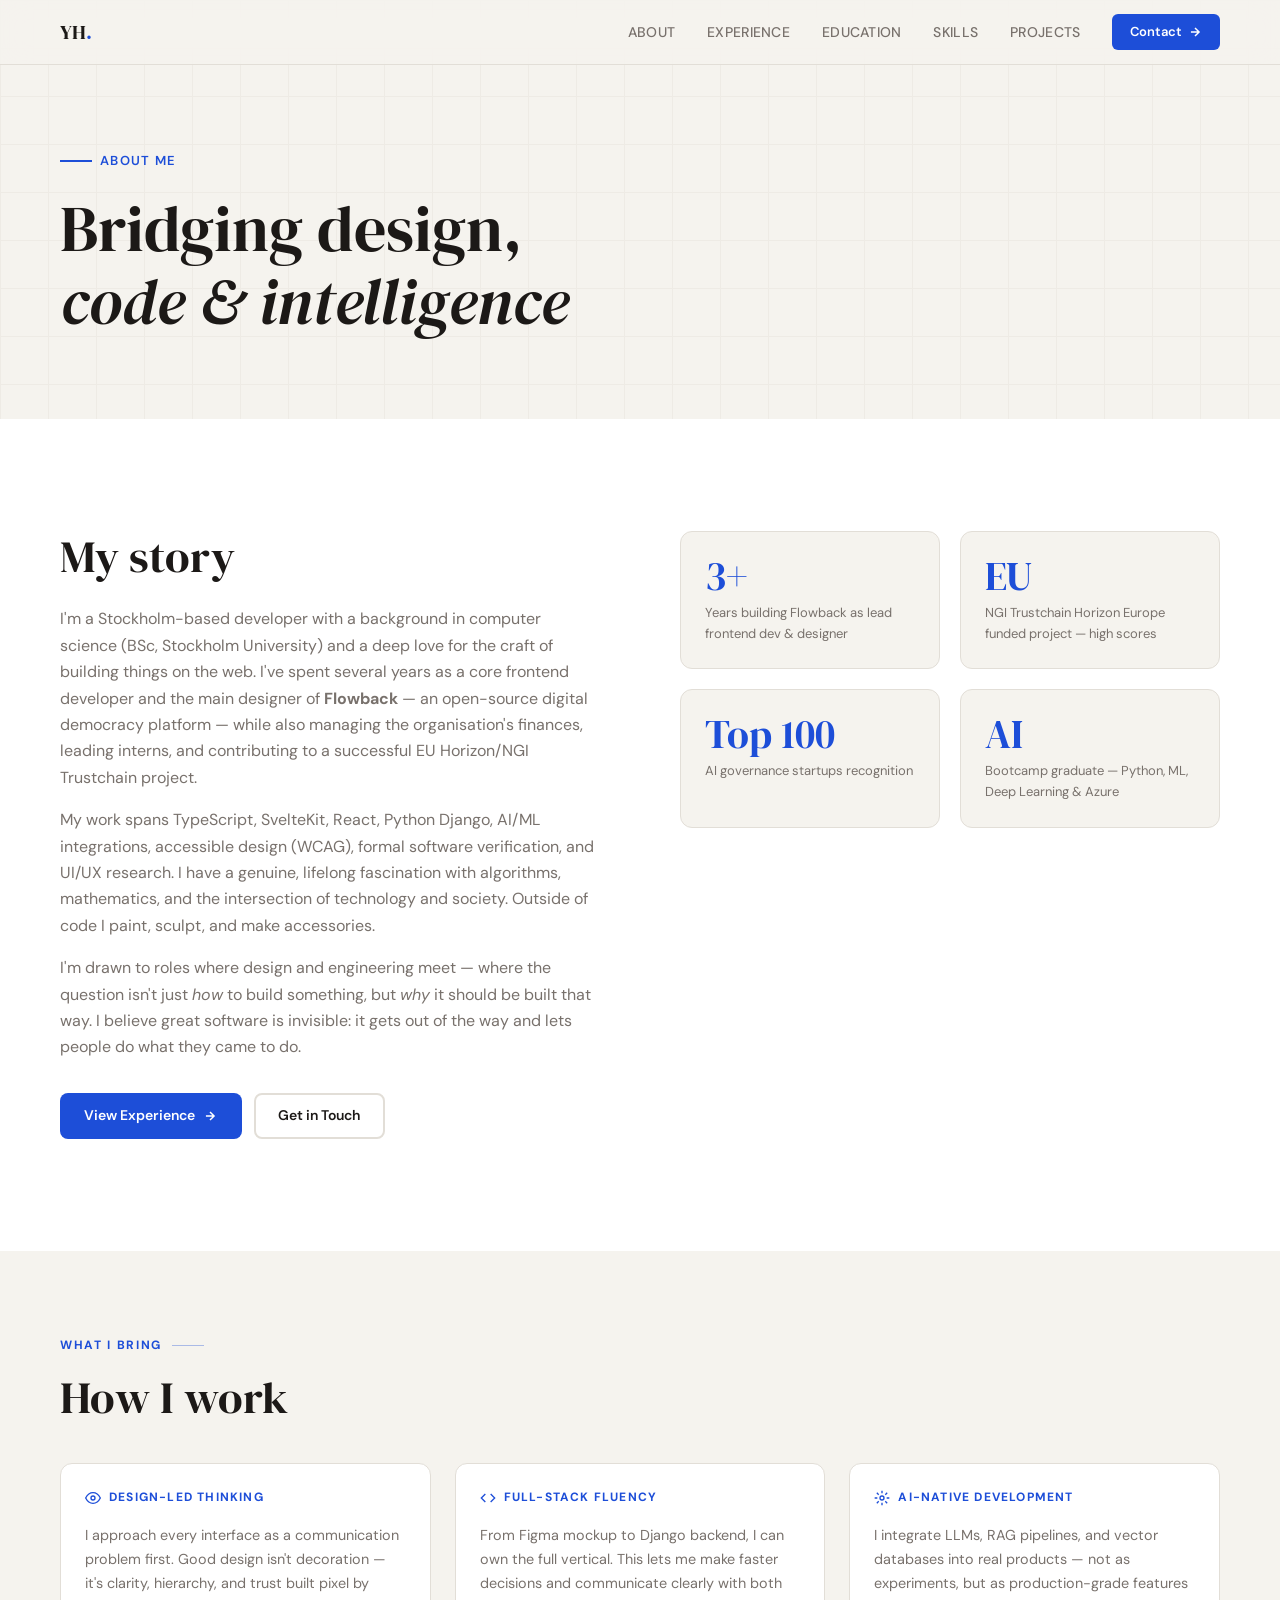
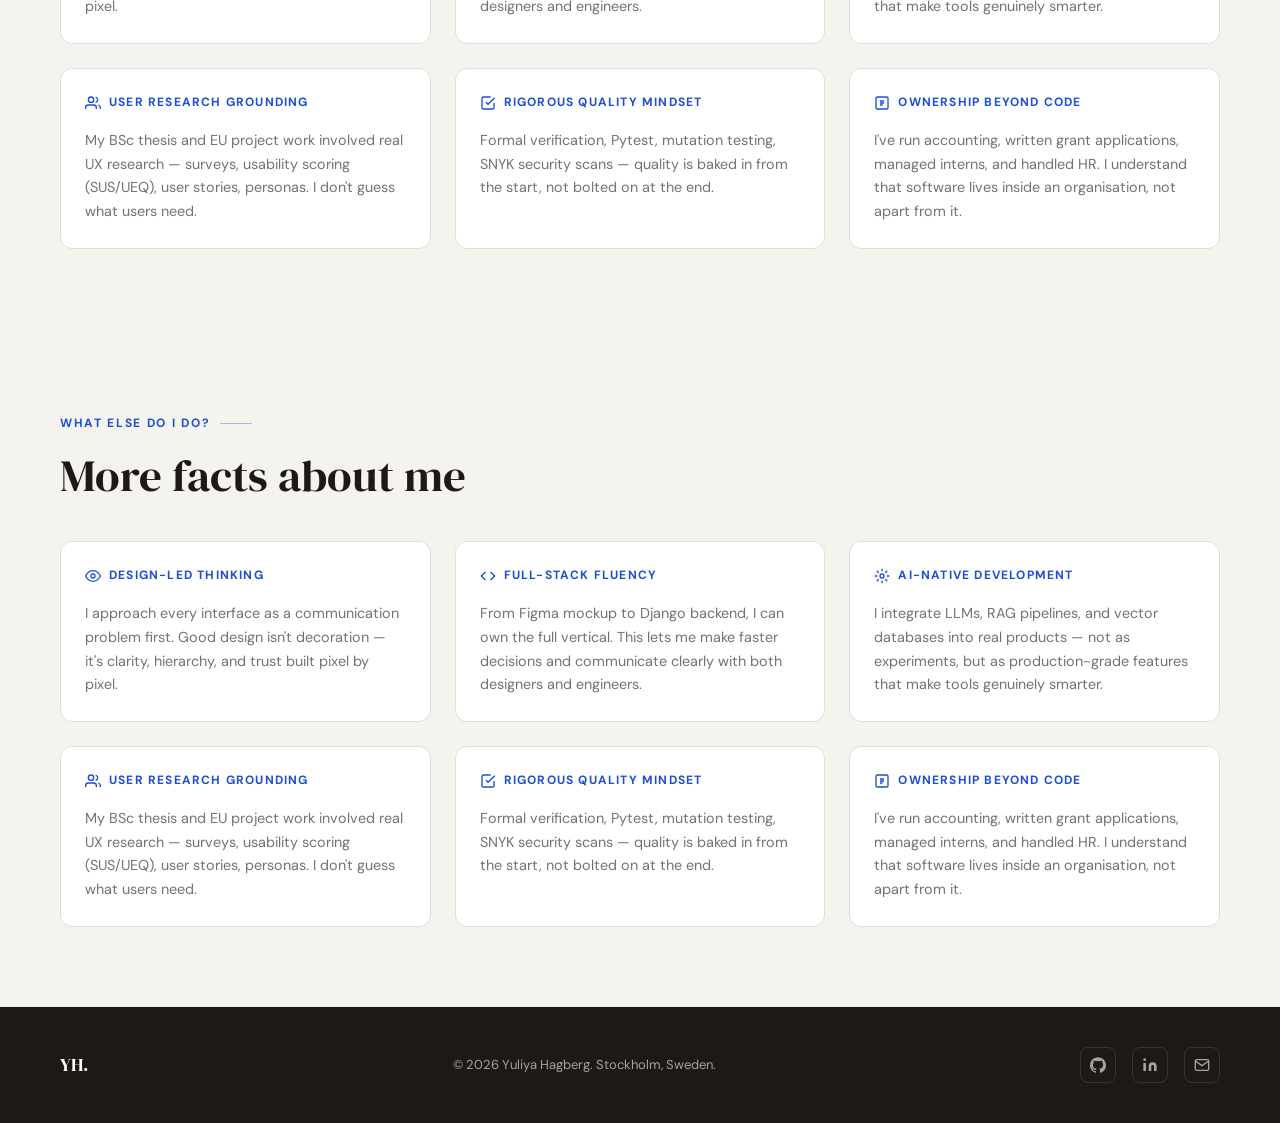
==== about/index.html @ 228f5b06 "Initial deploy" ====
<!DOCTYPE html>
<html lang="en">
<head>
  <meta charset="UTF-8" />
  <meta name="viewport" content="width=device-width, initial-scale=1.0" />
  <title>About — Yuliya Hagberg</title>
  <meta name="description" content="Stockholm-based frontend developer and UI/UX designer. Background in computer science, digital democracy, AI/ML, and accessible design." />

  <!-- Open Graph -->
  <meta property="og:title" content="Yuliya Hagberg — Frontend Developer & Designer" />
  <meta property="og:description" content="Stockholm-based developer specialising in modern frontend frameworks, UI/UX design, AI integrations, and accessible web experiences." />
  <meta property="og:type" content="website" />
  <meta property="og:url" content="https://yuliyahagberg.github.io/" />

  <!-- Fonts -->
  <link rel="preconnect" href="https://fonts.googleapis.com" />
  <link rel="preconnect" href="https://fonts.gstatic.com" crossorigin />
  <link href="https://fonts.googleapis.com/css2?family=DM+Serif+Display:ital@0;1&family=DM+Sans:ital,opsz,wght@0,9..40,300;0,9..40,400;0,9..40,500;0,9..40,600;1,9..40,300&display=swap" rel="stylesheet" />

  <!-- Styles -->
  <link rel="stylesheet" href="/static/css/style.css" />

  
</head>
<body>

  <!-- Skip Navigation -->
  <a class="skip-link" href="#main">Skip to main content</a>

  <!-- Navigation -->
  
<nav class="nav" role="navigation" aria-label="Main navigation">
  <div class="container nav__inner">
    <a href="/" class="nav__logo" aria-label="Yuliya Hagberg — home">YH<span>.</span></a>
    <ul class="nav__links" role="list">
      <li><a href="/about/">About</a></li>
      <li><a href="/experience/">Experience</a></li>
      <li><a href="/education/">Education</a></li>
      <li><a href="/skills/">Skills</a></li>
      <li><a href="/portfolio/">Projects</a></li>
      <li>
        <a href="/contact/" class="nav__cta" aria-label="Go to contact page">
          Contact
          <svg width="14" height="14" viewBox="0 0 24 24" fill="none" stroke="currentColor" stroke-width="2.5" aria-hidden="true"><path d="M5 12h14M12 5l7 7-7 7"/></svg>
        </a>
      </li>
    </ul>
    <button class="nav__burger" aria-label="Toggle mobile menu" aria-expanded="false" aria-controls="mobile-nav">
      <svg width="22" height="22" viewBox="0 0 24 24" fill="none" stroke="currentColor" stroke-width="2" aria-hidden="true">
        <line x1="3" y1="6" x2="21" y2="6"/><line x1="3" y1="12" x2="21" y2="12"/><line x1="3" y1="18" x2="21" y2="18"/>
      </svg>
    </button>
  </div>
  <!-- Mobile menu -->
  <div id="mobile-nav" class="nav__mobile" role="menu" aria-label="Mobile navigation">
    <a href="/about/" role="menuitem">About</a>
    <a href="/experience/" role="menuitem">Experience</a>
    <a href="/education/" role="menuitem">Education</a>
    <a href="/skills/" role="menuitem">Skills</a>
    <a href="/portfolio/" role="menuitem">Projects</a>
    <a href="/contact/" role="menuitem">Contact</a>
  </div>
</nav>

  <!-- Main Content -->
  <main id="main">
    

<!-- ── Page Hero ─────────────────────────────────────────────────────── -->
<section class="page-hero" aria-labelledby="about-hero-heading">
  <div class="container page-hero__inner">
    <div class="hero__eyebrow animate">About me</div>
    <h1 id="about-hero-heading" class="animate animate-delay-1">
      Bridging design,<br/><em>code &amp; intelligence</em>
    </h1>
  </div>
</section>

<!-- ── About content ─────────────────────────────────────────────────── -->
<section class="about-section" aria-labelledby="about-heading">
  <div class="container">
    <div class="about__grid">

      <div class="about__text reveal">
        <h2 id="about-heading" class="section-title" style="margin-bottom:1.5rem;">My story</h2>
        <p>
          I'm a Stockholm-based developer with a background in computer science (BSc, Stockholm University) and a deep love for the craft of building things on the web. I've spent several years as a core frontend developer and the main designer of <strong>Flowback</strong> — an open-source digital democracy platform — while also managing the organisation's finances, leading interns, and contributing to a successful EU Horizon/NGI Trustchain project.
        </p>
        <p style="margin-top:1rem;">
          My work spans TypeScript, SvelteKit, React, Python Django, AI/ML integrations, accessible design (WCAG), formal software verification, and UI/UX research. I have a genuine, lifelong fascination with algorithms, mathematics, and the intersection of technology and society. Outside of code I paint, sculpt, and make accessories.
        </p>
        <p style="margin-top:1rem;">
          I'm drawn to roles where design and engineering meet — where the question isn't just <em>how</em> to build something, but <em>why</em> it should be built that way. I believe great software is invisible: it gets out of the way and lets people do what they came to do.
        </p>
        <div style="margin-top:2rem; display:flex; flex-wrap:wrap; gap:.75rem;">
          <a href="/experience/" class="btn btn--primary" style="font-size:.875rem; padding:.6rem 1.4rem;">
            View Experience
            <svg width="14" height="14" viewBox="0 0 24 24" fill="none" stroke="currentColor" stroke-width="2.5" aria-hidden="true"><path d="M5 12h14M12 5l7 7-7 7"/></svg>
          </a>
          <a href="/contact/" class="btn btn--secondary" style="font-size:.875rem; padding:.6rem 1.4rem;">
            Get in Touch
          </a>
        </div>
      </div>

      <div class="about__stats reveal reveal-delay-1">
        <div class="stat-card">
          <div class="stat-card__num">3+</div>
          <div class="stat-card__label">Years building Flowback as lead frontend dev &amp; designer</div>
        </div>
        <div class="stat-card">
          <div class="stat-card__num">EU</div>
          <div class="stat-card__label">NGI Trustchain Horizon Europe funded project — high scores</div>
        </div>
        <div class="stat-card">
          <div class="stat-card__num">Top 100</div>
          <div class="stat-card__label">AI governance startups recognition</div>
        </div>
        <div class="stat-card">
          <div class="stat-card__num">AI</div>
          <div class="stat-card__label">Bootcamp graduate — Python, ML, Deep Learning &amp; Azure</div>
        </div>
      </div>

    </div>
  </div>
</section>

<!-- ── Values / what I bring ─────────────────────────────────────────── -->
<section aria-labelledby="values-heading" style="padding-block: clamp(3rem, 7vw, 5rem);">
  <div class="container">
    <div class="section-label" aria-hidden="true">What I bring</div>
    <h2 id="values-heading" class="section-title reveal">How I work</h2>
    <div style="display:grid; grid-template-columns: repeat(auto-fill, minmax(280px, 1fr)); gap:1.5rem;">

      <div class="skill-group reveal">
        <div class="skill-group__title">
          <svg viewBox="0 0 24 24" fill="none" stroke="currentColor" stroke-width="2" aria-hidden="true"><path d="M1 12s4-8 11-8 11 8 11 8-4 8-11 8-11-8-11-8z"/><circle cx="12" cy="12" r="3"/></svg>
          Design-led thinking
        </div>
        <p style="font-size:.9rem; color:var(--muted); line-height:1.65;">
          I approach every interface as a communication problem first. Good design isn't decoration — it's clarity, hierarchy, and trust built pixel by pixel.
        </p>
      </div>

      <div class="skill-group reveal reveal-delay-1">
        <div class="skill-group__title">
          <svg viewBox="0 0 24 24" fill="none" stroke="currentColor" stroke-width="2" aria-hidden="true"><polyline points="16 18 22 12 16 6"/><polyline points="8 6 2 12 8 18"/></svg>
          Full-stack fluency
        </div>
        <p style="font-size:.9rem; color:var(--muted); line-height:1.65;">
          From Figma mockup to Django backend, I can own the full vertical. This lets me make faster decisions and communicate clearly with both designers and engineers.
        </p>
      </div>

      <div class="skill-group reveal reveal-delay-2">
        <div class="skill-group__title">
          <svg viewBox="0 0 24 24" fill="none" stroke="currentColor" stroke-width="2" aria-hidden="true"><circle cx="12" cy="12" r="3"/><path d="M12 1v4M12 19v4M4.22 4.22l2.83 2.83M16.95 16.95l2.83 2.83M1 12h4M19 12h4M4.22 19.78l2.83-2.83M16.95 7.05l2.83-2.83"/></svg>
          AI-native development
        </div>
        <p style="font-size:.9rem; color:var(--muted); line-height:1.65;">
          I integrate LLMs, RAG pipelines, and vector databases into real products — not as experiments, but as production-grade features that make tools genuinely smarter.
        </p>
      </div>

      <div class="skill-group reveal">
        <div class="skill-group__title">
          <svg viewBox="0 0 24 24" fill="none" stroke="currentColor" stroke-width="2" aria-hidden="true"><path d="M17 21v-2a4 4 0 0 0-4-4H5a4 4 0 0 0-4 4v2"/><circle cx="9" cy="7" r="4"/><path d="M23 21v-2a4 4 0 0 0-3-3.87"/><path d="M16 3.13a4 4 0 0 1 0 7.75"/></svg>
          User research grounding
        </div>
        <p style="font-size:.9rem; color:var(--muted); line-height:1.65;">
          My BSc thesis and EU project work involved real UX research — surveys, usability scoring (SUS/UEQ), user stories, personas. I don't guess what users need.
        </p>
      </div>

      <div class="skill-group reveal reveal-delay-1">
        <div class="skill-group__title">
          <svg viewBox="0 0 24 24" fill="none" stroke="currentColor" stroke-width="2" aria-hidden="true"><path d="M9 11l3 3L22 4"/><path d="M21 12v7a2 2 0 0 1-2 2H5a2 2 0 0 1-2-2V5a2 2 0 0 1 2-2h11"/></svg>
          Rigorous quality mindset
        </div>
        <p style="font-size:.9rem; color:var(--muted); line-height:1.65;">
          Formal verification, Pytest, mutation testing, SNYK security scans — quality is baked in from the start, not bolted on at the end.
        </p>
      </div>

      <div class="skill-group reveal reveal-delay-2">
        <div class="skill-group__title">
          <svg viewBox="0 0 24 24" fill="none" stroke="currentColor" stroke-width="2" aria-hidden="true"><rect x="3" y="3" width="18" height="18" rx="2"/><path d="M9 9h6M9 12h6M9 15h4"/></svg>
          Ownership beyond code
        </div>
        <p style="font-size:.9rem; color:var(--muted); line-height:1.65;">
          I've run accounting, written grant applications, managed interns, and handled HR. I understand that software lives inside an organisation, not apart from it.
        </p>
      </div>

    </div>
  </div>
</section>

<!-- ── Personal info ─────────────────────────────────────────── -->
<section aria-labelledby="values-heading" style="padding-block: clamp(3rem, 7vw, 5rem);">
  <div class="container">
    <div class="section-label" aria-hidden="true">What else do I do?</div>
    <h2 id="values-heading" class="section-title reveal">More facts about me</h2>
    <div style="display:grid; grid-template-columns: repeat(auto-fill, minmax(280px, 1fr)); gap:1.5rem;">

      <div class="skill-group reveal">
        <div class="skill-group__title">
          <svg viewBox="0 0 24 24" fill="none" stroke="currentColor" stroke-width="2" aria-hidden="true"><path d="M1 12s4-8 11-8 11 8 11 8-4 8-11 8-11-8-11-8z"/><circle cx="12" cy="12" r="3"/></svg>
          Design-led thinking
        </div>
        <p style="font-size:.9rem; color:var(--muted); line-height:1.65;">
          I approach every interface as a communication problem first. Good design isn't decoration — it's clarity, hierarchy, and trust built pixel by pixel.
        </p>
      </div>

      <div class="skill-group reveal reveal-delay-1">
        <div class="skill-group__title">
          <svg viewBox="0 0 24 24" fill="none" stroke="currentColor" stroke-width="2" aria-hidden="true"><polyline points="16 18 22 12 16 6"/><polyline points="8 6 2 12 8 18"/></svg>
          Full-stack fluency
        </div>
        <p style="font-size:.9rem; color:var(--muted); line-height:1.65;">
          From Figma mockup to Django backend, I can own the full vertical. This lets me make faster decisions and communicate clearly with both designers and engineers.
        </p>
      </div>

      <div class="skill-group reveal reveal-delay-2">
        <div class="skill-group__title">
          <svg viewBox="0 0 24 24" fill="none" stroke="currentColor" stroke-width="2" aria-hidden="true"><circle cx="12" cy="12" r="3"/><path d="M12 1v4M12 19v4M4.22 4.22l2.83 2.83M16.95 16.95l2.83 2.83M1 12h4M19 12h4M4.22 19.78l2.83-2.83M16.95 7.05l2.83-2.83"/></svg>
          AI-native development
        </div>
        <p style="font-size:.9rem; color:var(--muted); line-height:1.65;">
          I integrate LLMs, RAG pipelines, and vector databases into real products — not as experiments, but as production-grade features that make tools genuinely smarter.
        </p>
      </div>

      <div class="skill-group reveal">
        <div class="skill-group__title">
          <svg viewBox="0 0 24 24" fill="none" stroke="currentColor" stroke-width="2" aria-hidden="true"><path d="M17 21v-2a4 4 0 0 0-4-4H5a4 4 0 0 0-4 4v2"/><circle cx="9" cy="7" r="4"/><path d="M23 21v-2a4 4 0 0 0-3-3.87"/><path d="M16 3.13a4 4 0 0 1 0 7.75"/></svg>
          User research grounding
        </div>
        <p style="font-size:.9rem; color:var(--muted); line-height:1.65;">
          My BSc thesis and EU project work involved real UX research — surveys, usability scoring (SUS/UEQ), user stories, personas. I don't guess what users need.
        </p>
      </div>

      <div class="skill-group reveal reveal-delay-1">
        <div class="skill-group__title">
          <svg viewBox="0 0 24 24" fill="none" stroke="currentColor" stroke-width="2" aria-hidden="true"><path d="M9 11l3 3L22 4"/><path d="M21 12v7a2 2 0 0 1-2 2H5a2 2 0 0 1-2-2V5a2 2 0 0 1 2-2h11"/></svg>
          Rigorous quality mindset
        </div>
        <p style="font-size:.9rem; color:var(--muted); line-height:1.65;">
          Formal verification, Pytest, mutation testing, SNYK security scans — quality is baked in from the start, not bolted on at the end.
        </p>
      </div>

      <div class="skill-group reveal reveal-delay-2">
        <div class="skill-group__title">
          <svg viewBox="0 0 24 24" fill="none" stroke="currentColor" stroke-width="2" aria-hidden="true"><rect x="3" y="3" width="18" height="18" rx="2"/><path d="M9 9h6M9 12h6M9 15h4"/></svg>
          Ownership beyond code
        </div>
        <p style="font-size:.9rem; color:var(--muted); line-height:1.65;">
          I've run accounting, written grant applications, managed interns, and handled HR. I understand that software lives inside an organisation, not apart from it.
        </p>
      </div>

    </div>
  </div>
</section>


  </main>

  <!-- Footer -->
  <footer role="contentinfo">
  <div class="container footer-inner">
    <span class="footer-logo">YH.</span>
    <span class="footer-copy">&copy; <span id="year"></span> Yuliya Hagberg. Stockholm, Sweden.</span>
    <nav class="footer-social" aria-label="Social media links">
      <a href="https://github.com/YuliyaHagberg" target="_blank" rel="noopener noreferrer" aria-label="GitHub (opens in new tab)">
        <svg viewBox="0 0 24 24" fill="currentColor" aria-hidden="true"><path d="M12 .297c-6.63 0-12 5.373-12 12 0 5.303 3.438 9.8 8.205 11.385.6.113.82-.258.82-.577 0-.285-.01-1.04-.015-2.04-3.338.724-4.042-1.61-4.042-1.61C4.422 18.07 3.633 17.7 3.633 17.7c-1.087-.744.084-.729.084-.729 1.205.084 1.838 1.236 1.838 1.236 1.07 1.835 2.809 1.305 3.495.998.108-.776.417-1.305.76-1.605-2.665-.3-5.466-1.332-5.466-5.93 0-1.31.465-2.38 1.235-3.22-.135-.303-.54-1.523.105-3.176 0 0 1.005-.322 3.3 1.23.96-.267 1.98-.399 3-.405 1.02.006 2.04.138 3 .405 2.28-1.552 3.285-1.23 3.285-1.23.645 1.653.24 2.873.12 3.176.765.84 1.23 1.91 1.23 3.22 0 4.61-2.805 5.625-5.475 5.92.42.36.81 1.096.81 2.22 0 1.606-.015 2.896-.015 3.286 0 .315.21.69.825.57C20.565 22.092 24 17.592 24 12.297c0-6.627-5.373-12-12-12"/></svg>
      </a>
      <a href="https://www.linkedin.com/in/yuliyahagberg/" target="_blank" rel="noopener noreferrer" aria-label="LinkedIn (opens in new tab)">
        <svg viewBox="0 0 24 24" fill="currentColor" aria-hidden="true"><path d="M16 8a6 6 0 0 1 6 6v7h-4v-7a2 2 0 0 0-2-2 2 2 0 0 0-2 2v7h-4v-7a6 6 0 0 1 6-6z"/><rect x="2" y="9" width="4" height="12"/><circle cx="4" cy="4" r="2"/></svg>
      </a>
      <a href="mailto:yuliya.swe@gmail.com" aria-label="Email Yuliya">
        <svg viewBox="0 0 24 24" fill="none" stroke="currentColor" stroke-width="2" aria-hidden="true"><path d="M4 4h16c1.1 0 2 .9 2 2v12c0 1.1-.9 2-2 2H4c-1.1 0-2-.9-2-2V6c0-1.1.9-2 2-2z"/><polyline points="22,6 12,13 2,6"/></svg>
      </a>
    </nav>
  </div>
</footer>

  <!-- Scripts -->
  <script src="/static/js/main.js"></script>
  

</body>
</html>
---- static/css/style.css ----
/* ── CSS Variables ─────────────────────────────────────────────────── */
:root {
  --bg:        #F5F3EE;
  --surface:   #FFFFFF;
  --border:    #E2DED7;
  --text:      #1C1917;
  --muted:     #78716C;
  --accent:    #1D4ED8;
  --accent2:   #0EA5E9;
  --accent-lt: #DBEAFE;
  --red:       #DC2626;
  --serif:     'DM Serif Display', Georgia, serif;
  --sans:      'DM Sans', system-ui, sans-serif;
  --radius:    12px;
  --transition: 220ms cubic-bezier(.4,0,.2,1);
}

/* ── Reset & Base ───────────────────────────────────────────────────── */
*, *::before, *::after { box-sizing: border-box; margin: 0; padding: 0; }
html { scroll-behavior: smooth; font-size: 16px; }
body {
  font-family: var(--sans);
  background: var(--bg);
  color: var(--text);
  line-height: 1.65;
  -webkit-font-smoothing: antialiased;
}
img { display: block; max-width: 100%; }
a { color: inherit; text-decoration: none; }
ul { list-style: none; }

/* ── Typography ─────────────────────────────────────────────────────── */
h1, h2, h3, h4 { font-family: var(--serif); font-weight: 400; line-height: 1.15; }
h1 { font-size: clamp(2.8rem, 7vw, 5.5rem); }
h2 { font-size: clamp(1.8rem, 4vw, 2.8rem); }
h3 { font-size: 1.25rem; }
p  { max-width: 68ch; }

/* ── Layout Helpers ─────────────────────────────────────────────────── */
.container {
  width: min(1160px, 92%);
  margin-inline: auto;
}
section { padding-block: clamp(4rem, 10vw, 7rem); }

/* ── Skip Link ─────────────────────────────────────────────────────── */
.skip-link {
  position: absolute; top: -999px; left: 1rem;
  background: var(--accent); color: #fff;
  padding: .5rem 1rem; border-radius: 4px; z-index: 9999;
  font-size: .875rem; font-family: var(--sans);
}
.skip-link:focus { top: 1rem; }

/* ── NAV ───────────────────────────────────────────────────────────── */
.nav {
  position: fixed; inset-inline: 0; top: 0; z-index: 100;
  background: rgba(245,243,238,.85);
  backdrop-filter: blur(14px);
  -webkit-backdrop-filter: blur(14px);
  border-bottom: 1px solid var(--border);
  transition: box-shadow var(--transition);
}
.nav.scrolled { box-shadow: 0 2px 24px rgba(0,0,0,.06); }
.nav__inner {
  display: flex; align-items: center; justify-content: space-between;
  height: 64px;
}
.nav__logo {
  font-family: var(--serif); font-size: 1.25rem; letter-spacing: -.01em;
}
.nav__logo span { color: var(--accent); }
.nav__links {
  display: flex; gap: 2rem; align-items: center;
}
.nav__links a {
  font-size: .875rem; font-weight: 500; color: var(--muted);
  letter-spacing: .02em; text-transform: uppercase;
  transition: color var(--transition);
}
.nav__links a:hover, .nav__links a:focus-visible { color: var(--accent); }
.nav__links a.active { color: var(--accent); }
.nav__cta {
  display: inline-flex; align-items: center; gap: .4rem;
  background: var(--accent); color: #fff !important;
  padding: .45rem 1.1rem; border-radius: 6px;
  font-size: .8125rem !important; font-weight: 600 !important;
  text-transform: none !important; letter-spacing: 0 !important;
  transition: background var(--transition), transform var(--transition);
}
.nav__cta:hover { background: #1a44c5; transform: translateY(-1px); }

/* Hamburger */
.nav__burger {
  display: none; background: none; border: none; cursor: pointer;
  padding: .5rem; color: var(--text);
}
.nav__burger svg { display: block; }

/* Mobile nav */
.nav__mobile {
  display: none; flex-direction: column; gap: 0;
  background: var(--surface); border-top: 1px solid var(--border);
  padding: 1rem 0;
}
.nav__mobile.open { display: flex; }
.nav__mobile a {
  padding: .75rem 1.5rem; font-size: .9375rem; font-weight: 500;
  color: var(--text); transition: background var(--transition), color var(--transition);
}
.nav__mobile a:hover { background: var(--accent-lt); color: var(--accent); }

@media (max-width: 720px) {
  .nav__links  { display: none; }
  .nav__burger { display: flex; }
}

/* ── HERO ───────────────────────────────────────────────────────────── */
.hero {
  padding-top: calc(64px + clamp(4rem, 10vw, 7rem));
  padding-bottom: clamp(4rem, 10vw, 7rem);
  position: relative; overflow: hidden;
}
.hero::before {
  content: '';
  position: absolute; inset: 0;
  background-image:
    linear-gradient(var(--border) 1px, transparent 1px),
    linear-gradient(90deg, var(--border) 1px, transparent 1px);
  background-size: 48px 48px;
  opacity: .45;
  pointer-events: none;
}
.hero__inner {
  position: relative; z-index: 1;
  display: grid;
  grid-template-columns: 1fr auto;
  gap: 3rem;
  align-items: center;
}
.hero__eyebrow {
  display: inline-flex; align-items: center; gap: .5rem;
  font-size: .8125rem; font-weight: 600; letter-spacing: .1em;
  text-transform: uppercase; color: var(--accent);
  margin-bottom: 1.25rem;
}
.hero__eyebrow::before {
  content: ''; display: block;
  width: 2rem; height: 2px; background: var(--accent);
}
.hero h1 { margin-bottom: 1.25rem; color: var(--text); }
.hero h1 em { font-style: italic; color: var(--accent); }
.hero__bio {
  font-size: 1.0625rem; color: var(--muted); max-width: 52ch;
  margin-bottom: 2rem; line-height: 1.7;
}
.hero__actions { display: flex; flex-wrap: wrap; gap: 1rem; }
.btn {
  display: inline-flex; align-items: center; gap: .5rem;
  padding: .75rem 1.75rem; border-radius: 8px;
  font-family: var(--sans); font-size: .9375rem; font-weight: 600;
  cursor: pointer; transition: all var(--transition);
  border: 2px solid transparent;
}
.btn--primary { background: var(--accent); color: #fff; }
.btn--primary:hover { background: #1a44c5; transform: translateY(-2px); box-shadow: 0 8px 20px rgba(29,78,216,.25); }
.btn--secondary { background: transparent; color: var(--text); border-color: var(--border); }
.btn--secondary:hover { border-color: var(--accent); color: var(--accent); transform: translateY(-2px); }

.hero__avatar {
  width: clamp(180px, 22vw, 300px);
  aspect-ratio: 1;
  border-radius: 50%;
  background: linear-gradient(135deg, var(--accent-lt) 0%, #e0f2fe 100%);
  border: 4px solid var(--surface);
  box-shadow: 0 0 0 1px var(--border), 0 20px 60px rgba(29,78,216,.12);
  display: flex; align-items: center; justify-content: center;
  flex-shrink: 0;
  overflow: hidden;
}
.hero__avatar svg { width: 55%; height: 55%; color: var(--accent); opacity: .6; }

@media (max-width: 640px) {
  .hero__inner { grid-template-columns: 1fr; }
  .hero__avatar { display: none; }
}

/* ── SECTION LABEL ──────────────────────────────────────────────────── */
.section-label {
  display: inline-flex; align-items: center; gap: .6rem;
  font-size: .75rem; font-weight: 700; letter-spacing: .14em;
  text-transform: uppercase; color: var(--accent);
  margin-bottom: 1rem;
}
.section-label::after {
  content: ''; display: block; flex: 1;
  height: 1px; min-width: 2rem; background: currentColor; opacity: .35;
}
.section-title { margin-bottom: 2.5rem; }

/* ── PAGE HERO (inner pages) ────────────────────────────────────────── */
.page-hero {
  padding-top: calc(64px + clamp(3rem, 8vw, 5rem));
  padding-bottom: clamp(3rem, 8vw, 5rem);
  position: relative; overflow: hidden;
}
.page-hero::before {
  content: '';
  position: absolute; inset: 0;
  background-image:
    linear-gradient(var(--border) 1px, transparent 1px),
    linear-gradient(90deg, var(--border) 1px, transparent 1px);
  background-size: 48px 48px;
  opacity: .35;
  pointer-events: none;
}
.page-hero__inner { position: relative; z-index: 1; }
.page-hero h1 { font-size: clamp(2.2rem, 5vw, 4rem); }

/* ── ABOUT ──────────────────────────────────────────────────────────── */
#about, .about-section { background: var(--surface); }
.about__grid {
  display: grid;
  grid-template-columns: 1fr 1fr;
  gap: 3rem 5rem;
  align-items: start;
}
.about__text p + p { margin-top: 1rem; }
.about__text p { color: var(--muted); }
.about__stats { display: grid; grid-template-columns: 1fr 1fr; gap: 1.25rem; }
.stat-card {
  background: var(--bg);
  border: 1px solid var(--border);
  border-radius: var(--radius);
  padding: 1.5rem;
}
.stat-card__num { font-family: var(--serif); font-size: 2.5rem; color: var(--accent); line-height: 1; }
.stat-card__label { font-size: .8125rem; color: var(--muted); margin-top: .35rem; }

@media (max-width: 780px) {
  .about__grid { grid-template-columns: 1fr; gap: 2rem; }
}

/* ── EXPERIENCE ─────────────────────────────────────────────────────── */
.exp-list { display: flex; flex-direction: column; gap: 1.5rem; }
.exp-card {
  background: var(--surface);
  border: 1px solid var(--border);
  border-radius: var(--radius);
  padding: 2rem;
  transition: box-shadow var(--transition), transform var(--transition);
}
.exp-card:hover { box-shadow: 0 8px 32px rgba(0,0,0,.07); transform: translateY(-2px); }
.exp-card__header {
  display: flex; justify-content: space-between; align-items: flex-start;
  flex-wrap: wrap; gap: .5rem; margin-bottom: 1rem;
}
.exp-card__title { font-family: var(--sans); font-size: 1.0625rem; font-weight: 600; }
.exp-card__company { color: var(--accent); font-weight: 500; }
.exp-card__date {
  font-size: .8125rem; font-weight: 600; color: var(--muted);
  background: var(--bg); border: 1px solid var(--border);
  padding: .25rem .75rem; border-radius: 999px; white-space: nowrap;
}
.exp-card__bullets { margin-top: .75rem; display: flex; flex-direction: column; gap: .5rem; }
.exp-card__bullets li {
  font-size: .9375rem; color: var(--muted); padding-left: 1.25rem;
  position: relative; line-height: 1.6;
}
.exp-card__bullets li::before {
  content: '→'; position: absolute; left: 0;
  color: var(--accent); font-size: .75rem; top: .2em;
}
.exp-card__bullets strong { color: var(--text); font-weight: 600; }

/* ── EDUCATION ──────────────────────────────────────────────────────── */
.education-section, #education { background: var(--surface); }
.edu-list { display: flex; flex-direction: column; gap: 1.5rem; }
.edu-card {
  background: var(--bg);
  border: 1px solid var(--border);
  border-radius: var(--radius);
  padding: 1.75rem 2rem;
  display: grid;
  grid-template-columns: auto 1fr;
  gap: 1.25rem 1.75rem;
  align-items: start;
  transition: box-shadow var(--transition);
}
.edu-card:hover { box-shadow: 0 6px 24px rgba(0,0,0,.06); }
.edu-card__icon {
  width: 48px; height: 48px; border-radius: 10px;
  background: var(--accent-lt); display: flex; align-items: center; justify-content: center;
  color: var(--accent); flex-shrink: 0;
}
.edu-card__icon svg { width: 24px; height: 24px; }
.edu-card__degree { font-family: var(--sans); font-size: 1rem; font-weight: 600; margin-bottom: .2rem; }
.edu-card__institution { color: var(--accent); font-size: .9rem; font-weight: 500; }
.edu-card__date { font-size: .8rem; color: var(--muted); margin-top: .2rem; margin-bottom: .75rem; }
.edu-card__desc { font-size: .9rem; color: var(--muted); line-height: 1.65; }
.edu-card__desc strong { color: var(--text); font-weight: 600; }

@media (max-width: 560px) {
  .edu-card { grid-template-columns: 1fr; }
  .edu-card__icon { display: none; }
}

/* ── SKILLS ─────────────────────────────────────────────────────────── */
.skills-grid {
  display: grid;
  grid-template-columns: repeat(auto-fill, minmax(260px, 1fr));
  gap: 1.5rem;
}
.skill-group {
  background: var(--surface);
  border: 1px solid var(--border);
  border-radius: var(--radius);
  padding: 1.5rem;
}
.skill-group__title {
  font-family: var(--sans); font-size: .75rem; font-weight: 700;
  letter-spacing: .1em; text-transform: uppercase; color: var(--accent);
  margin-bottom: 1rem; display: flex; align-items: center; gap: .5rem;
}
.skill-group__title svg { width: 16px; height: 16px; }
.skill-tags { display: flex; flex-wrap: wrap; gap: .5rem; }
.skill-tag {
  font-size: .8125rem; font-weight: 500;
  background: var(--bg); color: var(--text);
  border: 1px solid var(--border);
  padding: .3rem .75rem; border-radius: 999px;
  transition: background var(--transition), color var(--transition), border-color var(--transition);
}
.skill-tag:hover { background: var(--accent-lt); color: var(--accent); border-color: #93c5fd; }
.skill-tag--accent { background: var(--accent-lt); color: var(--accent); border-color: #93c5fd; }

/* ── PROJECTS / PORTFOLIO ───────────────────────────────────────────── */
.projects-section, #projects { background: var(--surface); }
.projects-grid {
  display: grid;
  grid-template-columns: repeat(auto-fill, minmax(320px, 1fr));
  gap: 1.5rem;
}
.project-card {
  background: var(--bg);
  border: 1px solid var(--border);
  border-radius: var(--radius);
  padding: 2rem;
  display: flex; flex-direction: column; gap: 1rem;
  transition: box-shadow var(--transition), transform var(--transition);
  position: relative; overflow: hidden;
}
.project-card::before {
  content: ''; position: absolute; top: 0; left: 0; right: 0; height: 3px;
  background: linear-gradient(90deg, var(--accent), var(--accent2));
}
.project-card:hover { box-shadow: 0 12px 40px rgba(0,0,0,.09); transform: translateY(-3px); }
.project-card__badge {
  display: inline-flex; align-items: center; gap: .4rem;
  font-size: .75rem; font-weight: 700; letter-spacing: .08em; text-transform: uppercase;
  color: var(--accent);
}
.project-card__title { font-family: var(--sans); font-size: 1.125rem; font-weight: 700; }
.project-card__desc { font-size: .9rem; color: var(--muted); flex: 1; line-height: 1.65; }
.project-card__tech { display: flex; flex-wrap: wrap; gap: .4rem; }
.project-card__tech span {
  font-size: .75rem; font-weight: 500;
  background: var(--surface); border: 1px solid var(--border);
  color: var(--muted); padding: .2rem .65rem; border-radius: 999px;
}
.project-card__links { display: flex; gap: .75rem; flex-wrap: wrap; margin-top: .25rem; }
.project-link {
  display: inline-flex; align-items: center; gap: .4rem;
  font-size: .875rem; font-weight: 600; color: var(--accent);
  border-bottom: 1px solid transparent;
  transition: border-color var(--transition);
}
.project-link:hover { border-color: var(--accent); }
.project-link svg { width: 15px; height: 15px; }

/* ── PORTFOLIO FILTERS ──────────────────────────────────────────────── */
.filter-bar {
  display: flex; flex-wrap: wrap; gap: .75rem;
  margin-bottom: 2.5rem;
  align-items: center;
}
.filter-bar__label {
  font-size: .75rem; font-weight: 700; letter-spacing: .1em;
  text-transform: uppercase; color: var(--muted);
  margin-right: .25rem;
}
.filter-btn {
  font-size: .8125rem; font-weight: 600;
  padding: .35rem .9rem; border-radius: 999px;
  border: 1.5px solid var(--border);
  background: var(--bg); color: var(--muted);
  cursor: pointer;
  transition: all var(--transition);
  font-family: var(--sans);
}
.filter-btn:hover { border-color: var(--accent); color: var(--accent); background: var(--accent-lt); }
.filter-btn.active { background: var(--accent); color: #fff; border-color: var(--accent); }
.filter-divider {
  width: 1px; height: 20px; background: var(--border);
  margin-inline: .25rem; align-self: center;
}
.no-results {
  text-align: center; padding: 4rem 0;
  color: var(--muted); font-size: 1rem;
}

/* Project images gallery (for UX/Design projects) */
.project-card__gallery {
  display: grid; grid-template-columns: repeat(auto-fill, minmax(120px, 1fr));
  gap: .5rem; margin-top: .25rem;
}
.project-card__gallery img {
  border-radius: 6px; aspect-ratio: 16/9; object-fit: cover;
  border: 1px solid var(--border);
}

/* ── CONTACT ────────────────────────────────────────────────────────── */
.contact-section { background: var(--surface); }
.contact-inner {
  display: grid;
  grid-template-columns: 1fr 1fr;
  gap: 3rem 5rem;
  align-items: start;
}
.contact-blurb h2 { margin-bottom: 1rem; }
.contact-blurb p { color: var(--muted); max-width: 42ch; }
.contact-links { display: flex; flex-direction: column; gap: 1rem; }
.contact-item {
  display: flex; align-items: center; gap: 1rem;
  background: var(--surface); border: 1px solid var(--border);
  border-radius: 10px; padding: 1rem 1.25rem;
  transition: box-shadow var(--transition), transform var(--transition), border-color var(--transition);
}
.contact-item:hover {
  box-shadow: 0 6px 20px rgba(0,0,0,.07);
  transform: translateX(4px);
  border-color: var(--accent);
}
.contact-item__icon {
  width: 40px; height: 40px; border-radius: 8px;
  background: var(--accent-lt); display: flex; align-items: center; justify-content: center;
  color: var(--accent); flex-shrink: 0;
}
.contact-item__icon svg { width: 20px; height: 20px; }
.contact-item__label { font-size: .75rem; color: var(--muted); font-weight: 500; }
.contact-item__value { font-size: .9375rem; font-weight: 600; color: var(--text); }

@media (max-width: 700px) {
  .contact-inner { grid-template-columns: 1fr; }
}

/* ── FOOTER ─────────────────────────────────────────────────────────── */
footer {
  background: var(--text); color: #a8a29e;
  padding-block: 2.5rem;
}
.footer-inner {
  display: flex; justify-content: space-between; align-items: center;
  flex-wrap: wrap; gap: 1rem;
}
.footer-logo { font-family: var(--serif); font-size: 1.1rem; color: #fff; }
.footer-copy { font-size: .8125rem; }
.footer-social { display: flex; gap: 1rem; }
.footer-social a {
  width: 36px; height: 36px; border-radius: 8px;
  border: 1px solid rgba(255,255,255,.12);
  display: flex; align-items: center; justify-content: center;
  color: #a8a29e; transition: color var(--transition), border-color var(--transition), background var(--transition);
}
.footer-social a:hover { color: #fff; border-color: rgba(255,255,255,.3); background: rgba(255,255,255,.08); }
.footer-social svg { width: 16px; height: 16px; }

/* ── Animations ─────────────────────────────────────────────────────── */
@keyframes fadeUp {
  from { opacity: 0; transform: translateY(28px); }
  to   { opacity: 1; transform: translateY(0); }
}
.animate {
  opacity: 0;
  animation: fadeUp .6s cubic-bezier(.4,0,.2,1) forwards;
}
.animate-delay-1 { animation-delay: .1s; }
.animate-delay-2 { animation-delay: .2s; }
.animate-delay-3 { animation-delay: .3s; }
.animate-delay-4 { animation-delay: .4s; }
.animate-delay-5 { animation-delay: .5s; }

.reveal { opacity: 0; transform: translateY(20px); transition: opacity .6s ease, transform .6s ease; }
.reveal.visible { opacity: 1; transform: translateY(0); }
.reveal-delay-1 { transition-delay: .1s; }
.reveal-delay-2 { transition-delay: .2s; }
.reveal-delay-3 { transition-delay: .3s; }

:focus-visible {
  outline: 2px solid var(--accent);
  outline-offset: 3px;
  border-radius: 3px;
}

/* ── Experience card links ──────────────────────────────────────────── */
.exp-card__links {
  display: flex; flex-wrap: wrap; gap: .5rem;
  margin: .75rem 0 .25rem;
}
.exp-card__link {
  display: inline-flex; align-items: center; gap: .4rem;
  font-size: .8rem; font-weight: 600;
  color: var(--accent);
  background: var(--accent-lt); border: 1px solid #93c5fd;
  padding: .25rem .75rem; border-radius: 999px;
  transition: background var(--transition), transform var(--transition);
}
.exp-card__link:hover { background: #bfdbfe; transform: translateY(-1px); }
.exp-card__link svg { flex-shrink: 0; }
.exp-card__link--placeholder { opacity: .6; cursor: default; pointer-events: none; }

/* ── Education card links ───────────────────────────────────────────── */
.edu-card__links { display: flex; flex-wrap: wrap; gap: .5rem; margin-top: .85rem; }

/* ── Placeholder link style (shared across pages) ──────────────────── */
.project-link--placeholder { opacity: .6; cursor: default; pointer-events: none; }

/* ── Filter bar — two-row layout ────────────────────────────────────── */
.filter-bar-wrapper {
  display: flex; flex-direction: column; gap: .6rem;
  margin-bottom: 2.5rem;
}
.filter-bar-wrapper .filter-bar { margin-bottom: 0; }

.filter-btn--clear {
  margin-left: auto;
  color: var(--red) !important;
  border-color: var(--red) !important;
}
.filter-btn--clear:hover {
  background: #fee2e2 !important;
  color: var(--red) !important;
  border-color: var(--red) !important;
}

/* ── Clickable project card ─────────────────────────────────────────── */
.project-card--link {
  text-decoration: none;
  cursor: pointer;
  /* inherit all project-card styles — this just removes link underline */
}
.project-card__cta {
  display: inline-flex; align-items: center; gap: .4rem;
  font-size: .875rem; font-weight: 600;
  color: var(--accent);
  margin-top: auto;
  padding-top: .25rem;
  border-bottom: 1px solid transparent;
  transition: border-color var(--transition), gap var(--transition);
}
.project-card--link:hover .project-card__cta {
  border-color: var(--accent);
  gap: .6rem;
}

/* ── Project detail page ────────────────────────────────────────────── */
.detail-back {
  display: inline-flex; align-items: center; gap: .4rem;
  font-size: .875rem; font-weight: 600; color: var(--muted);
  margin-bottom: 2rem;
  transition: color var(--transition);
}
.detail-back:hover { color: var(--accent); }
.detail-back svg { width: 16px; height: 16px; }

.detail-hero {
  padding-top: calc(64px + clamp(3rem, 8vw, 5rem));
  padding-bottom: clamp(2rem, 5vw, 3.5rem);
  position: relative; overflow: hidden;
}
.detail-hero::before {
  content: '';
  position: absolute; inset: 0;
  background-image:
    linear-gradient(var(--border) 1px, transparent 1px),
    linear-gradient(90deg, var(--border) 1px, transparent 1px);
  background-size: 48px 48px;
  opacity: .35;
  pointer-events: none;
}
.detail-hero__inner { position: relative; z-index: 1; }

.detail-body { background: var(--surface); }
.detail-body .container {
  display: grid;
  grid-template-columns: 1fr 300px;
  gap: 3rem 4rem;
  align-items: start;
}
@media (max-width: 900px) {
  .detail-body .container {
    grid-template-columns: 1fr;
  }
}

.project-logo {
  margin-top: 0.5rem;
  text-align: center;
}

.project-logo img {
  width: 100%;
  max-width: 100%;
  height: auto;
  display: block;
  margin: 2rem auto;
}

.detail-section { margin-bottom: 2.5rem; }
.detail-section:last-child { margin-bottom: 0; }
.detail-section__label {
  font-size: .75rem; font-weight: 700; letter-spacing: .12em;
  text-transform: uppercase; color: var(--accent);
  margin-bottom: .75rem;
}
.detail-section h3 {
  font-family: var(--sans); font-size: 1rem; font-weight: 700;
  margin-bottom: .5rem;
}
.detail-section p { font-size: .9375rem; color: var(--muted); line-height: 1.7; }
.detail-section p + p { margin-top: .75rem; }

/* Placeholder block */
.placeholder-block {
  background: var(--bg);
  border: 2px dashed var(--border);
  border-radius: var(--radius);
  padding: 1.5rem;
  font-size: .875rem; color: var(--muted);
  font-style: italic;
}
.placeholder-block strong {
  display: block; font-family: var(--sans);
  font-size: .75rem; font-weight: 700; letter-spacing: .1em;
  text-transform: uppercase; color: var(--accent);
  margin-bottom: .35rem; font-style: normal;
}

/* Screenshots grid */
.detail-img img {
  margin: 2rem auto
}

.detail-screenshots {
  display: grid;
  grid-template-columns: repeat(auto-fill, minmax(260px, 1fr));
  gap: 1rem;
  margin-top: .75rem;
}
.detail-screenshots img {
  border-radius: 8px; border: 1px solid var(--border);
  aspect-ratio: 16/9; object-fit: cover; width: 100%;
}

.detail-screenshot-item img {
  width: 100%;
  height: auto;
  max-height: 500px;
  object-fit: contain;
  border-radius: 12px;
}

.detail-screenshot-list {
  display: flex;
  flex-direction: column;
  gap: 2rem;
}

.detail-screenshot-item {
  display: flex;
  flex-direction: column;
  gap: 0.75rem;
}

.detail-screenshot-text strong {
  display: block;
  font-size: 1.1rem;
}

.detail-screenshot-text p {
  margin: 0.25rem 0 0;
  color: var(--muted);
}

/* Sidebar */
.detail-sidebar { display: flex; flex-direction: column; gap: 1.5rem; }
.detail-sidebar__card {
  background: var(--bg);
  border: 1px solid var(--border);
  border-radius: var(--radius);
  padding: 1.25rem;
}
.detail-sidebar__card-title {
  font-size: .75rem; font-weight: 700; letter-spacing: .1em;
  text-transform: uppercase; color: var(--accent);
  margin-bottom: .85rem;
}
.detail-links { display: flex; flex-direction: column; gap: .6rem; }
.detail-link {
  display: flex; align-items: center; gap: .6rem;
  font-size: .875rem; font-weight: 600; color: var(--text);
  background: var(--surface); border: 1px solid var(--border);
  border-radius: 8px; padding: .65rem .9rem;
  transition: border-color var(--transition), color var(--transition), transform var(--transition);
}
.detail-link:hover { border-color: var(--accent); color: var(--accent); transform: translateX(2px); }
.detail-link svg { flex-shrink: 0; color: var(--accent); }
.detail-link--placeholder { opacity: .6; cursor: default; pointer-events: none; }

/* Flowback two-section layout */
.detail-subsection {
  background: var(--bg);
  border: 1px solid var(--border);
  border-radius: var(--radius);
  padding: 1.75rem;
  margin-bottom: 1.5rem;
}
.detail-subsection__title {
  font-family: var(--sans); font-size: 1rem; font-weight: 700;
  color: var(--text); margin-bottom: 1.25rem;
  padding-bottom: .75rem;
  border-bottom: 1px solid var(--border);
}
.detail-subsection__title span { color: var(--accent); }

/* ── Project detail: rich text (lists, sections) ───────────────────── */

/* Paragraph spacing refinement */
.detail-section p {
  margin-bottom: .6rem;
}

/* Lists */
.detail-section ul {
  margin-top: .5rem;
  margin-bottom: 1rem;
  padding-left: 1.25rem;
  display: flex;
  flex-direction: column;
  gap: .45rem;
}

.detail-section ul li {
  font-size: .9375rem;
  color: var(--muted);
  line-height: 1.65;
  position: relative;
  padding-left: 1.1rem;
}

/* Custom bullet */
.detail-section ul li::before {
  content: '';
  position: absolute;
  left: 0;
  top: .55em;
  width: 6px;
  height: 6px;
  border-radius: 50%;
  background: var(--accent);
}

/* Section titles inside long_description */
.detail-section strong {
  display: block;
  font-size: .8rem;
  font-weight: 700;
  letter-spacing: .08em;
  text-transform: uppercase;
  color: var(--accent);
  margin-top: 1.2rem;
  margin-bottom: .4rem;
}

/* Subtle divider between logical blocks */
.detail-section hr {
  border: none;
  border-top: 1px solid var(--border);
  margin: 1.5rem 0;
  opacity: .6;
}

/* Improve readability of long text blocks */
.detail-section {
  max-width: 68ch;
}

/* Optional: highlight key feature sections slightly */
.detail-section--highlight {
  background: var(--bg);
  border: 1px solid var(--border);
  border-radius: var(--radius);
  padding: 1.5rem;
}

.detail-text > p:first-child { margin-top: 0; }
.detail-text > p:last-child  { margin-bottom: 0; }
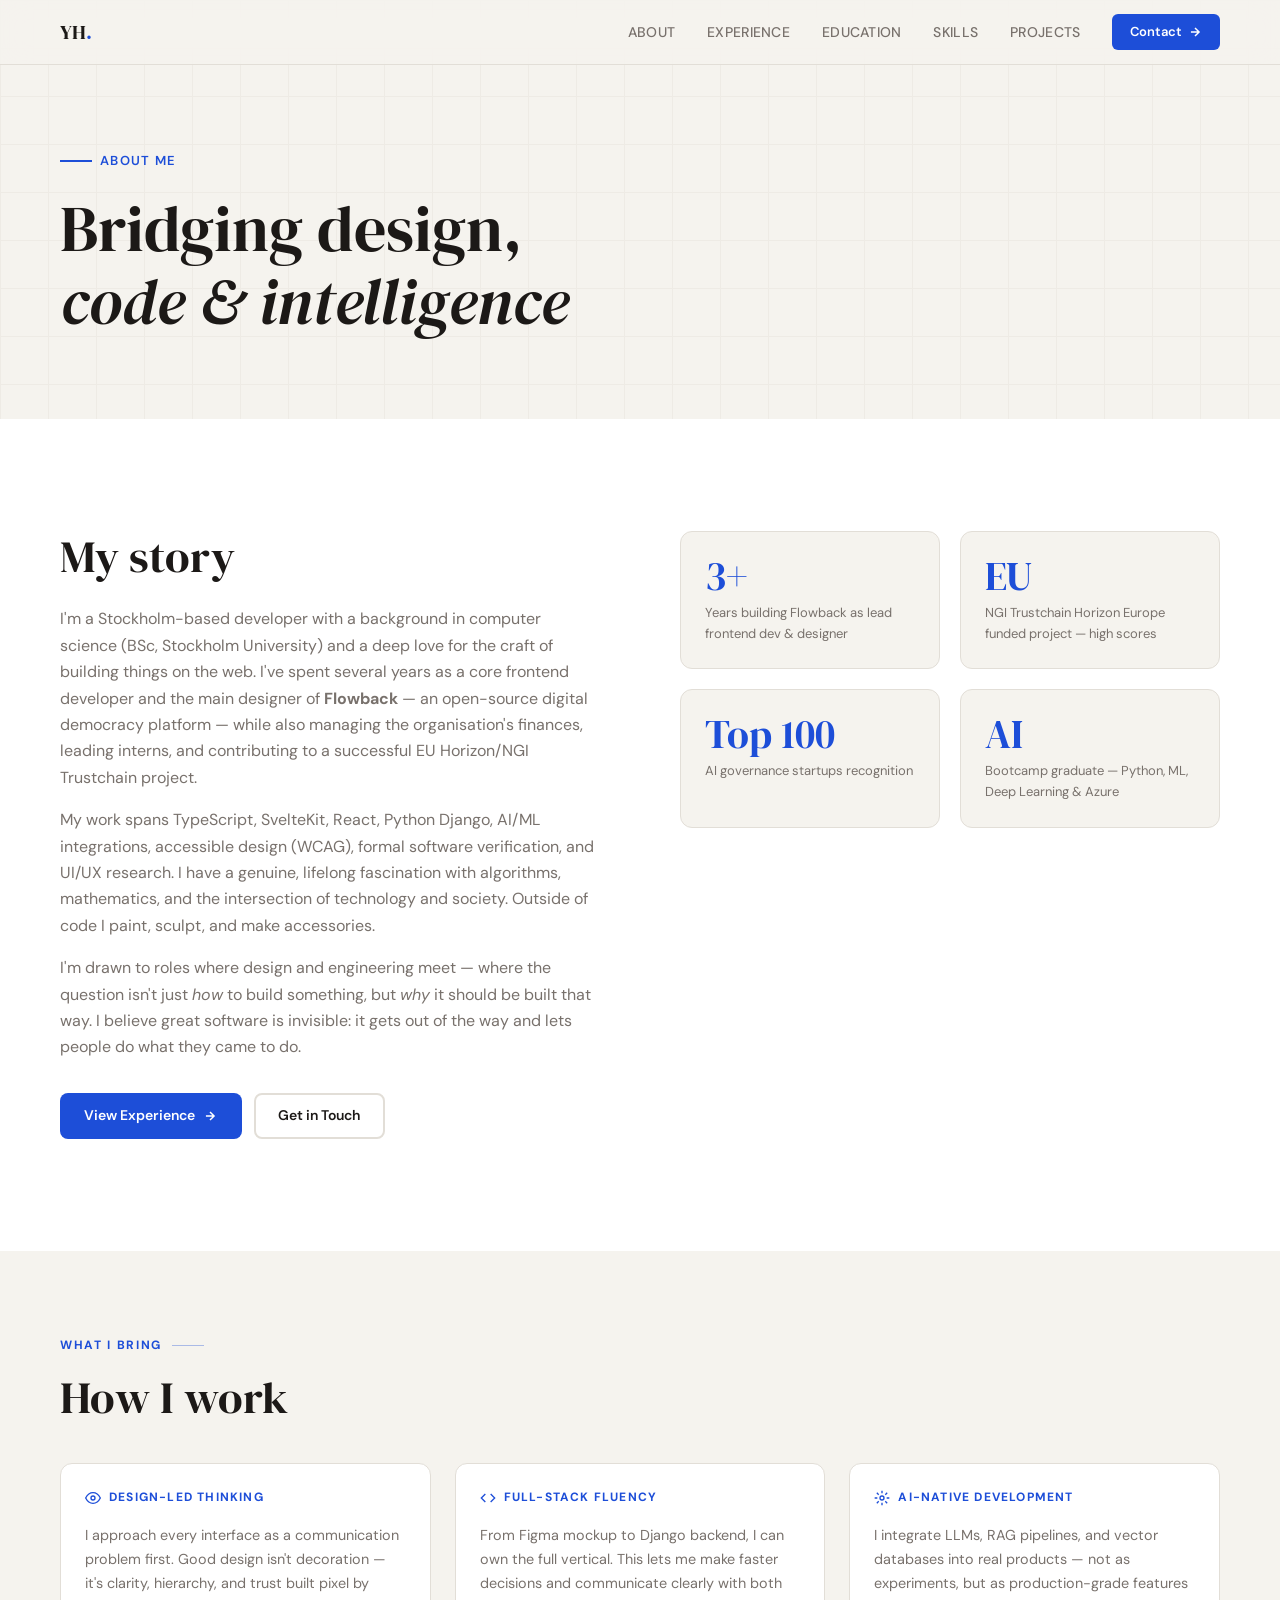
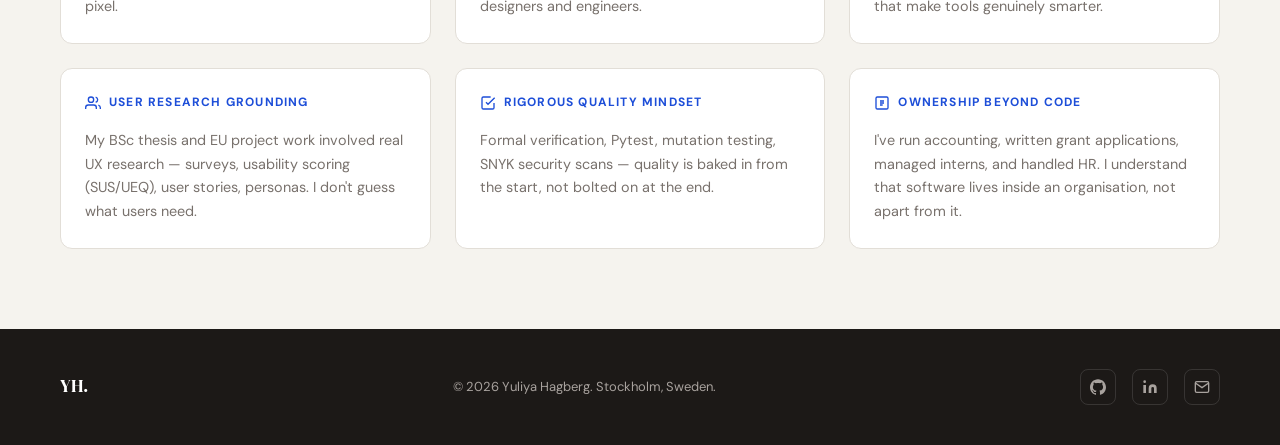
==== commit 6a42c7d7: "Deploy static site" ====
--- a/about/index.html
+++ b/about/index.html
@@ -198,77 +198,6 @@
   </div>
 </section>
 
-<!-- ── Personal info ─────────────────────────────────────────── -->
-<section aria-labelledby="values-heading" style="padding-block: clamp(3rem, 7vw, 5rem);">
-  <div class="container">
-    <div class="section-label" aria-hidden="true">What else do I do?</div>
-    <h2 id="values-heading" class="section-title reveal">More facts about me</h2>
-    <div style="display:grid; grid-template-columns: repeat(auto-fill, minmax(280px, 1fr)); gap:1.5rem;">
-
-      <div class="skill-group reveal">
-        <div class="skill-group__title">
-          <svg viewBox="0 0 24 24" fill="none" stroke="currentColor" stroke-width="2" aria-hidden="true"><path d="M1 12s4-8 11-8 11 8 11 8-4 8-11 8-11-8-11-8z"/><circle cx="12" cy="12" r="3"/></svg>
-          Design-led thinking
-        </div>
-        <p style="font-size:.9rem; color:var(--muted); line-height:1.65;">
-          I approach every interface as a communication problem first. Good design isn't decoration — it's clarity, hierarchy, and trust built pixel by pixel.
-        </p>
-      </div>
-
-      <div class="skill-group reveal reveal-delay-1">
-        <div class="skill-group__title">
-          <svg viewBox="0 0 24 24" fill="none" stroke="currentColor" stroke-width="2" aria-hidden="true"><polyline points="16 18 22 12 16 6"/><polyline points="8 6 2 12 8 18"/></svg>
-          Full-stack fluency
-        </div>
-        <p style="font-size:.9rem; color:var(--muted); line-height:1.65;">
-          From Figma mockup to Django backend, I can own the full vertical. This lets me make faster decisions and communicate clearly with both designers and engineers.
-        </p>
-      </div>
-
-      <div class="skill-group reveal reveal-delay-2">
-        <div class="skill-group__title">
-          <svg viewBox="0 0 24 24" fill="none" stroke="currentColor" stroke-width="2" aria-hidden="true"><circle cx="12" cy="12" r="3"/><path d="M12 1v4M12 19v4M4.22 4.22l2.83 2.83M16.95 16.95l2.83 2.83M1 12h4M19 12h4M4.22 19.78l2.83-2.83M16.95 7.05l2.83-2.83"/></svg>
-          AI-native development
-        </div>
-        <p style="font-size:.9rem; color:var(--muted); line-height:1.65;">
-          I integrate LLMs, RAG pipelines, and vector databases into real products — not as experiments, but as production-grade features that make tools genuinely smarter.
-        </p>
-      </div>
-
-      <div class="skill-group reveal">
-        <div class="skill-group__title">
-          <svg viewBox="0 0 24 24" fill="none" stroke="currentColor" stroke-width="2" aria-hidden="true"><path d="M17 21v-2a4 4 0 0 0-4-4H5a4 4 0 0 0-4 4v2"/><circle cx="9" cy="7" r="4"/><path d="M23 21v-2a4 4 0 0 0-3-3.87"/><path d="M16 3.13a4 4 0 0 1 0 7.75"/></svg>
-          User research grounding
-        </div>
-        <p style="font-size:.9rem; color:var(--muted); line-height:1.65;">
-          My BSc thesis and EU project work involved real UX research — surveys, usability scoring (SUS/UEQ), user stories, personas. I don't guess what users need.
-        </p>
-      </div>
-
-      <div class="skill-group reveal reveal-delay-1">
-        <div class="skill-group__title">
-          <svg viewBox="0 0 24 24" fill="none" stroke="currentColor" stroke-width="2" aria-hidden="true"><path d="M9 11l3 3L22 4"/><path d="M21 12v7a2 2 0 0 1-2 2H5a2 2 0 0 1-2-2V5a2 2 0 0 1 2-2h11"/></svg>
-          Rigorous quality mindset
-        </div>
-        <p style="font-size:.9rem; color:var(--muted); line-height:1.65;">
-          Formal verification, Pytest, mutation testing, SNYK security scans — quality is baked in from the start, not bolted on at the end.
-        </p>
-      </div>
-
-      <div class="skill-group reveal reveal-delay-2">
-        <div class="skill-group__title">
-          <svg viewBox="0 0 24 24" fill="none" stroke="currentColor" stroke-width="2" aria-hidden="true"><rect x="3" y="3" width="18" height="18" rx="2"/><path d="M9 9h6M9 12h6M9 15h4"/></svg>
-          Ownership beyond code
-        </div>
-        <p style="font-size:.9rem; color:var(--muted); line-height:1.65;">
-          I've run accounting, written grant applications, managed interns, and handled HR. I understand that software lives inside an organisation, not apart from it.
-        </p>
-      </div>
-
-    </div>
-  </div>
-</section>
-
 
   </main>
 
